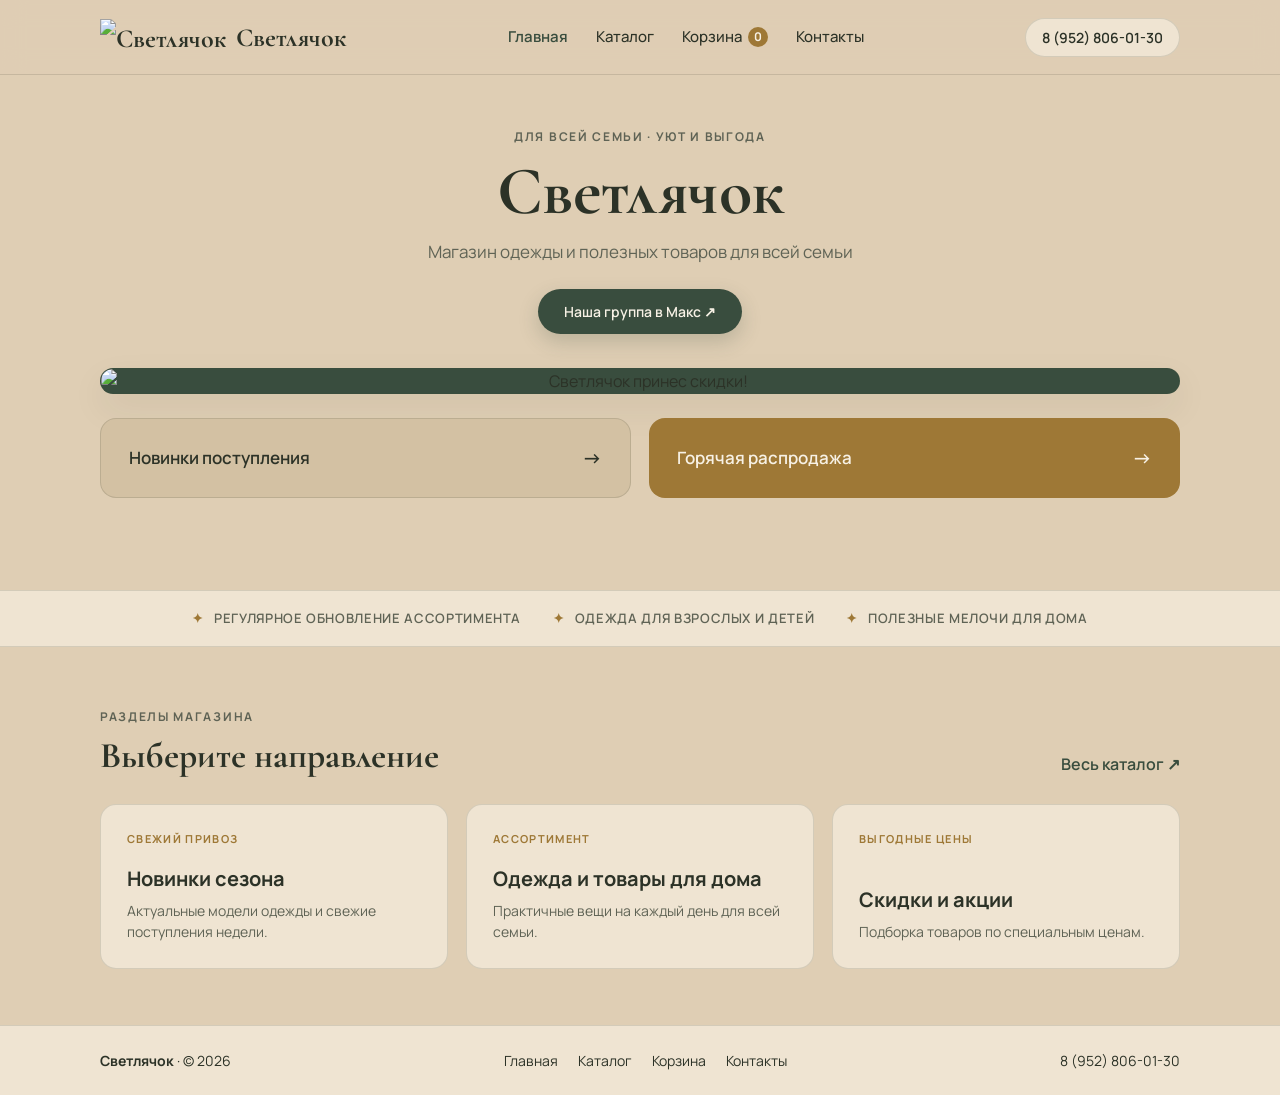
==== index.html @ 7f4f0e26 "Add files via upload" ====
<!DOCTYPE html>
<html lang="ru">
<head>
  <meta charset="UTF-8" />
  <meta name="viewport" content="width=device-width, initial-scale=1.0" />
  <title>Светлячок — магазин одежды и полезных товаров для всей семьи</title>
  <link rel="stylesheet" href="style.css" />
</head>
<body>

  <header class="site-header">
    <div class="container header-inner">
      <a href="index.html" class="brand-logo">
        <img src="images/logo.webp" alt="Светлячок" />
        <span>Светлячок</span>
      </a>

      <nav class="main-nav">
        <a href="index.html" class="active">Главная</a>
        <a href="catalog.html">Каталог</a>
        <a href="cart.html">Корзина <span class="cart-badge" id="cart-count">0</span></a>
        <a href="contacts.html">Контакты</a>
      </nav>

      <a href="tel:+79528060130" class="header-phone">8 (952) 806-01-30</a>
    </div>
  </header>

  <main>
    <section class="hero">
      <div class="container">
        <span class="eyebrow">Для всей семьи · Уют и выгода</span>
        <h1 class="hero-title">Светлячок</h1>
        <p class="hero-subtitle">Магазин одежды и полезных товаров для всей семьи</p>

        <a href="https://max.ru/join/hbU644XuPRjI790T-eX1KNmPfKuoRqVbMJqG8pOZTXk" target="_blank" rel="noopener" class="btn-pill-forest">
          Наша группа в Макс ↗
        </a>

        <div class="promo-banner-wrap">
          <a href="catalog.html?type=распродажа&title=Распродажа">
            <img src="images/uploads/sale-banner.png" alt="Светлячок принес скидки!" />
          </a>
        </div>

        <div class="quick-links-grid">
          <a href="catalog.html?type=новинки&title=Новинки" class="quick-card quick-card--new">
            <span>Новинки поступления</span>
            <span class="arrow">→</span>
          </a>
          <a href="catalog.html?type=распродажа&title=Распродажа" class="quick-card quick-card--sale">
            <span>Горячая распродажа</span>
            <span class="arrow">→</span>
          </a>
        </div>
      </div>
    </section>

    <div class="editorial-strip">
      <span>Регулярное обновление ассортимента</span>
      <span>Одежда для взрослых и детей</span>
      <span>Полезные мелочи для дома</span>
    </div>

    <section class="section-block">
      <div class="container">
        <div class="section-head">
          <div>
            <span class="eyebrow">Разделы магазина</span>
            <h2>Выберите направление</h2>
          </div>
          <a href="catalog.html" style="font-weight: 600; color: var(--accent-forest);">Весь каталог ↗</a>
        </div>

        <div class="categories-grid">
          <a href="catalog.html?type=новинки&title=Новинки" class="cat-card">
            <small>Свежий привоз</small>
            <div>
              <h3>Новинки сезона</h3>
              <p>Актуальные модели одежды и свежие поступления недели.</p>
            </div>
          </a>

          <a href="catalog.html" class="cat-card">
            <small>Ассортимент</small>
            <div>
              <h3>Одежда и товары для дома</h3>
              <p>Практичные вещи на каждый день для всей семьи.</p>
            </div>
          </a>

          <a href="catalog.html?type=распродажа&title=Распродажа" class="cat-card">
            <small>Выгодные цены</small>
            <div>
              <h3>Скидки и акции</h3>
              <p>Подборка товаров по специальным ценам.</p>
            </div>
          </a>
        </div>
      </div>
    </section>
  </main>

  <footer class="site-footer">
    <div class="container footer-inner">
      <div>
        <strong>Светлячок</strong> · © 2026
      </div>
      <div class="footer-links">
        <a href="index.html">Главная</a>
        <a href="catalog.html">Каталог</a>
        <a href="cart.html">Корзина</a>
        <a href="contacts.html">Контакты</a>
      </div>
      <div>
        <a href="tel:+79528060130">8 (952) 806-01-30</a>
      </div>
    </div>
  </footer>
<nav class="mobile-bottom-nav">
    <a href="index.html" class="active"><span>Главная</span></a>
    <a href="catalog.html"><span>Каталог</span></a>
    <a href="cart.html"><span>Корзина (<b id="mob-cart-count">0</b>)</span></a>
    <a href="contacts.html"><span>Контакты</span></a>
  </nav>

  <script>
    const cart = JSON.parse(localStorage.getItem("svetlyachok_cart") || "[]");
    const total = cart.reduce((sum, item) => sum + item.qty, 0);
    document.getElementById("cart-count").textContent = total;
    document.getElementById("mob-cart-count").textContent = total;
  </script>
</body>
</body>
</html>
---- style.css ----
@import url('https://fonts.googleapis.com/css2?family=Cormorant+Garamond:ital,wght@0,600;0,700;1,600&family=Manrope:wght@400;500;600;700&display=swap');

:root {
  --bg-main: #DFCEB4;
  --bg-surface: #EFE4D2;
  --bg-card-soft: #D3C1A3;

  --accent-forest: #394D3E;
  --accent-forest-dark: #2B3B2F;
  --accent-ochre: #9E7836;
  --accent-ochre-hover: #856329;

  --text-primary: #2C3227;
  --text-muted: #5F6355;
  --text-on-dark: #F7F1E5;

  --border-subtle: rgba(44, 50, 39, 0.14);
  --shadow-soft: 0 14px 34px rgba(44, 50, 39, 0.08);
  --radius-lg: 24px;
  --radius-md: 16px;
  --radius-pill: 999px;
}

*,
*::before,
*::after {
  box-sizing: border-box;
  margin: 0;
  padding: 0;
}

html {
  scroll-behavior: smooth;
}

body {
  font-family: 'Manrope', sans-serif;
  background-color: var(--bg-main);
  color: var(--text-primary);
  line-height: 1.5;
  min-height: 100vh;
  display: flex;
  flex-direction: column;
  -webkit-font-smoothing: antialiased;
}

a {
  color: inherit;
  text-decoration: none;
  transition: color 0.25s ease, background-color 0.25s ease, border-color 0.25s ease, transform 0.25s ease, box-shadow 0.25s ease;
}

img {
  max-width: 100%;
  display: block;
}

button,
input,
select,
textarea {
  font-family: inherit;
}

.container {
  width: 100%;
  max-width: 1120px;
  margin: 0 auto;
  padding: 0 20px;
}

/* --- ШАПКА --- */
.site-header {
  position: sticky;
  top: 0;
  z-index: 50;
  background: rgba(223, 206, 180, 0.9);
  backdrop-filter: blur(12px);
  border-bottom: 1px solid var(--border-subtle);
}

.header-inner {
  display: flex;
  align-items: center;
  justify-content: space-between;
  height: 74px;
  gap: 16px;
}

.brand-logo {
  display: flex;
  align-items: center;
  gap: 10px;
  font-family: 'Cormorant Garamond', serif;
  font-size: 26px;
  font-weight: 700;
  color: var(--text-primary);
  white-space: nowrap;
}

.brand-logo img {
  height: 36px;
  width: auto;
}

.main-nav {
  display: flex;
  align-items: center;
  gap: 28px;
  font-size: 15px;
  font-weight: 500;
}

.main-nav a {
  position: relative;
  padding: 4px 0;
  display: inline-flex;
  align-items: center;
}

.main-nav a:hover,
.main-nav a.active {
  color: var(--accent-forest);
  font-weight: 600;
}

.cart-badge {
  display: inline-flex;
  align-items: center;
  justify-content: center;
  background: var(--accent-ochre);
  color: var(--text-on-dark);
  font-size: 12px;
  font-weight: 700;
  min-width: 20px;
  height: 20px;
  padding: 0 6px;
  border-radius: var(--radius-pill);
  margin-left: 6px;
}

.header-phone {
  font-size: 14px;
  font-weight: 600;
  padding: 8px 16px;
  border-radius: var(--radius-pill);
  border: 1px solid var(--border-subtle);
  background: var(--bg-surface);
  white-space: nowrap;
}

.header-phone:hover {
  background: var(--accent-forest);
  color: var(--text-on-dark);
  border-color: var(--accent-forest);
}

/* --- ГЛАВНЫЙ ЭКРАН --- */
.hero {
  padding: 48px 0 36px;
  text-align: center;
}

.eyebrow {
  display: inline-block;
  font-size: 12px;
  font-weight: 700;
  letter-spacing: 0.14em;
  text-transform: uppercase;
  color: var(--text-muted);
  margin-bottom: 10px;
}

.hero-title {
  font-family: 'Cormorant Garamond', serif;
  font-size: clamp(44px, 6vw, 68px);
  font-weight: 700;
  line-height: 1.05;
  color: var(--text-primary);
  margin-bottom: 12px;
}

.hero-subtitle {
  font-size: 17px;
  color: var(--text-muted);
  max-width: 520px;
  margin: 0 auto 24px;
}

.btn-pill-forest {
  display: inline-flex;
  align-items: center;
  gap: 8px;
  background: var(--accent-forest);
  color: var(--text-on-dark);
  font-size: 14px;
  font-weight: 600;
  padding: 12px 26px;
  border-radius: var(--radius-pill);
  box-shadow: 0 8px 20px rgba(57, 77, 62, 0.22);
  border: none;
  cursor: pointer;
}

.btn-pill-forest:hover {
  background: var(--accent-forest-dark);
  transform: translateY(-2px);
}

/* Главный баннер */
.promo-banner-wrap {
  margin: 34px auto 24px;
  border-radius: var(--radius-lg);
  overflow: hidden;
  background: var(--accent-forest);
  box-shadow: var(--shadow-soft);
  border: 1px solid rgba(57, 77, 62, 0.3);
}

.promo-banner-wrap img {
  width: 100%;
  height: auto;
  object-fit: cover;
}

/* Две быстрые карточки под баннером */
.quick-links-grid {
  display: grid;
  grid-template-columns: repeat(2, 1fr);
  gap: 18px;
  margin-bottom: 56px;
}

.quick-card {
  display: flex;
  align-items: center;
  justify-content: space-between;
  padding: 24px 28px;
  border-radius: var(--radius-md);
  font-size: 17px;
  font-weight: 600;
}

.quick-card:hover {
  transform: translateY(-3px);
  box-shadow: var(--shadow-soft);
}

.quick-card--new {
  background: var(--bg-card-soft);
  color: var(--text-primary);
  border: 1px solid var(--border-subtle);
}

.quick-card--sale {
  background: var(--accent-ochre);
  color: var(--text-on-dark);
}

.quick-card--sale:hover {
  background: var(--accent-ochre-hover);
}

.quick-card .arrow {
  font-size: 20px;
  transition: transform 0.25s ease;
}

.quick-card:hover .arrow {
  transform: translateX(5px);
}

/* Редакционная полоса преимуществ */
.editorial-strip {
  display: flex;
  flex-wrap: wrap;
  justify-content: center;
  gap: 14px 32px;
  padding: 18px 24px;
  background: var(--bg-surface);
  border-top: 1px solid var(--border-subtle);
  border-bottom: 1px solid var(--border-subtle);
  font-size: 13px;
  font-weight: 600;
  letter-spacing: 0.05em;
  text-transform: uppercase;
  color: var(--text-muted);
}

.editorial-strip span::before {
  content: "✦";
  color: var(--accent-ochre);
  margin-right: 10px;
}

/* Секция направлений / категорий */
.section-block {
  padding: 56px 0;
}

.section-head {
  display: flex;
  align-items: flex-end;
  justify-content: space-between;
  margin-bottom: 28px;
  gap: 16px;
}

.section-head h2 {
  font-family: 'Cormorant Garamond', serif;
  font-size: 36px;
  font-weight: 700;
  line-height: 1.1;
}

.categories-grid {
  display: grid;
  grid-template-columns: repeat(3, 1fr);
  gap: 18px;
}

.cat-card {
  background: var(--bg-surface);
  border: 1px solid var(--border-subtle);
  border-radius: var(--radius-md);
  padding: 26px;
  display: flex;
  flex-direction: column;
  justify-content: space-between;
  min-height: 165px;
}

.cat-card:hover {
  border-color: var(--accent-forest);
  transform: translateY(-3px);
  box-shadow: var(--shadow-soft);
}

.cat-card small {
  font-size: 11px;
  font-weight: 700;
  letter-spacing: 0.12em;
  text-transform: uppercase;
  color: var(--accent-ochre);
}

.cat-card h3 {
  font-size: 20px;
  margin: 8px 0 6px;
}

.cat-card p {
  font-size: 14px;
  color: var(--text-muted);
}

/* --- КАТАЛОГ И ФИЛЬТРЫ --- */
.catalog-header {
  padding: 40px 0 24px;
}

.catalog-title-row {
  display: flex;
  align-items: baseline;
  justify-content: space-between;
  flex-wrap: wrap;
  gap: 12px;
}

.catalog-title-row h1 {
  font-family: 'Cormorant Garamond', serif;
  font-size: clamp(34px, 5vw, 48px);
  font-weight: 700;
  line-height: 1.1;
}

.catalog-count {
  font-size: 14px;
  color: var(--text-muted);
  font-weight: 500;
}

.catalog-toolbar {
  display: flex;
  align-items: center;
  justify-content: space-between;
  flex-wrap: wrap;
  gap: 16px;
  margin-bottom: 32px;
}

.filter-pills {
  display: flex;
  flex-wrap: wrap;
  gap: 8px;
}

.filter-btn {
  padding: 9px 18px;
  border-radius: var(--radius-pill);
  border: 1px solid var(--border-subtle);
  background: var(--bg-surface);
  color: var(--text-primary);
  font-size: 14px;
  font-weight: 600;
  cursor: pointer;
  transition: all 0.2s ease;
}

.filter-btn:hover {
  border-color: var(--accent-forest);
}

.filter-btn.active {
  background: var(--accent-forest);
  color: var(--text-on-dark);
  border-color: var(--accent-forest);
}

.filter-btn--sale.active {
  background: var(--accent-ochre);
  border-color: var(--accent-ochre);
}

.search-box {
  flex: 1 1 260px;
  max-width: 340px;
}

.search-box input {
  width: 100%;
  padding: 10px 18px;
  border-radius: var(--radius-pill);
  border: 1px solid var(--border-subtle);
  background: var(--bg-surface);
  color: var(--text-primary);
  font-size: 14px;
  outline: none;
  transition: border-color 0.2s ease;
}

.search-box input:focus {
  border-color: var(--accent-forest);
}

/* --- СЕТКА ТОВАРОВ --- */
.products-grid {
  display: grid;
  grid-template-columns: repeat(auto-fill, minmax(250px, 1fr));
  gap: 22px;
  margin-bottom: 64px;
}

.product-card {
  background: var(--bg-surface);
  border: 1px solid var(--border-subtle);
  border-radius: var(--radius-md);
  overflow: hidden;
  display: flex;
  flex-direction: column;
  transition: transform 0.25s ease, box-shadow 0.25s ease;
}

.product-card:hover {
  transform: translateY(-4px);
  box-shadow: var(--shadow-soft);
}

.product-media {
  position: relative;
  aspect-ratio: 4 / 5;
  background: var(--bg-card-soft);
  overflow: hidden;
}

.product-media img {
  width: 100%;
  height: 100%;
  object-fit: cover;
}

.product-badges {
  position: absolute;
  top: 12px;
  left: 12px;
  display: flex;
  gap: 6px;
  z-index: 2;
}

.badge {
  font-size: 11px;
  font-weight: 700;
  text-transform: uppercase;
  letter-spacing: 0.06em;
  padding: 4px 10px;
  border-radius: var(--radius-pill);
}

.badge--new {
  background: var(--accent-forest);
  color: var(--text-on-dark);
}

.badge--sale {
  background: var(--accent-ochre);
  color: var(--text-on-dark);
}

.product-body {
  padding: 18px;
  display: flex;
  flex-direction: column;
  flex: 1;
}

.product-cat {
  font-size: 11px;
  font-weight: 700;
  text-transform: uppercase;
  letter-spacing: 0.1em;
  color: var(--text-muted);
}

.product-title {
  font-size: 17px;
  font-weight: 700;
  margin: 4px 0 6px;
  line-height: 1.3;
}

.product-meta {
  font-size: 13px;
  color: var(--text-muted);
  margin-bottom: 16px;
}

.product-bottom {
  margin-top: auto;
  display: flex;
  align-items: center;
  justify-content: space-between;
  gap: 10px;
  padding-top: 12px;
  border-top: 1px solid var(--border-subtle);
}

.price-wrap {
  display: flex;
  flex-direction: column;
}

.price-old {
  font-size: 12px;
  color: var(--text-muted);
  text-decoration: line-through;
}

.price-current {
  font-size: 18px;
  font-weight: 700;
  color: var(--text-primary);
}

.btn-add-cart {
  padding: 9px 16px;
  border-radius: var(--radius-pill);
  border: none;
  background: var(--accent-forest);
  color: var(--text-on-dark);
  font-size: 13px;
  font-weight: 600;
  cursor: pointer;
  transition: background-color 0.2s ease, transform 0.15s ease;
}

.btn-add-cart:hover {
  background: var(--accent-forest-dark);
}

.btn-add-cart.added {
  background: var(--accent-ochre);
}

.empty-state {
  text-align: center;
  padding: 60px 20px;
  background: var(--bg-surface);
  border-radius: var(--radius-lg);
  border: 1px solid var(--border-subtle);
  margin-bottom: 64px;
}

/* --- КОРЗИНА --- */
.cart-layout {
  display: grid;
  grid-template-columns: 1.6fr 1fr;
  gap: 28px;
  align-items: start;
  margin-bottom: 64px;
}

.cart-items-list {
  display: flex;
  flex-direction: column;
  gap: 14px;
}

.cart-item {
  display: flex;
  align-items: center;
  gap: 16px;
  background: var(--bg-surface);
  border: 1px solid var(--border-subtle);
  border-radius: var(--radius-md);
  padding: 14px;
}

.cart-item img {
  width: 76px;
  height: 90px;
  object-fit: cover;
  border-radius: 10px;
  background: var(--bg-card-soft);
  flex-shrink: 0;
}

.cart-item-info {
  flex: 1;
}

.cart-item-title {
  font-weight: 700;
  font-size: 16px;
  margin-bottom: 4px;
}

.cart-item-meta {
  font-size: 13px;
  color: var(--text-muted);
  margin-bottom: 8px;
}

.qty-controls {
  display: inline-flex;
  align-items: center;
  gap: 10px;
  background: var(--bg-main);
  border-radius: var(--radius-pill);
  padding: 4px 10px;
}

.qty-btn {
  border: none;
  background: none;
  font-size: 16px;
  font-weight: 700;
  cursor: pointer;
  color: var(--text-primary);
  padding: 0 4px;
}

.cart-item-right {
  text-align: right;
  display: flex;
  flex-direction: column;
  justify-content: space-between;
  align-items: flex-end;
  gap: 12px;
}

.btn-remove {
  background: none;
  border: none;
  font-size: 12px;
  color: var(--text-muted);
  cursor: pointer;
  text-decoration: underline;
}

.btn-remove:hover {
  color: #9b2c2c;
}

.summary-card {
  background: var(--bg-surface);
  border: 1px solid var(--border-subtle);
  border-radius: var(--radius-lg);
  padding: 26px;
}

.summary-card h2 {
  font-family: 'Cormorant Garamond', serif;
  font-size: 28px;
  margin-bottom: 16px;
}

.summary-row {
  display: flex;
  justify-content: space-between;
  margin-bottom: 12px;
  font-size: 15px;
}

.summary-total {
  border-top: 1px solid var(--border-subtle);
  padding-top: 14px;
  margin-top: 14px;
  font-size: 20px;
  font-weight: 700;
}

.form-group {
  margin-top: 14px;
}

.form-group label {
  display: block;
  font-size: 13px;
  font-weight: 600;
  margin-bottom: 6px;
}

.form-group input,
.form-group textarea {
  width: 100%;
  padding: 11px 14px;
  border-radius: 12px;
  border: 1px solid var(--border-subtle);
  background: var(--bg-main);
  color: var(--text-primary);
  font-size: 14px;
  outline: none;
}

.form-group input:focus,
.form-group textarea:focus {
  border-color: var(--accent-forest);
}

/* --- КОНТАКТЫ --- */
.contacts-grid {
  display: grid;
  grid-template-columns: repeat(2, 1fr);
  gap: 24px;
  margin-bottom: 64px;
}

.contact-card {
  background: var(--bg-surface);
  border: 1px solid var(--border-subtle);
  border-radius: var(--radius-lg);
  padding: 28px;
}

.contact-card h2 {
  font-family: 'Cormorant Garamond', serif;
  font-size: 30px;
  margin-bottom: 16px;
}

.contact-list {
  list-style: none;
  display: flex;
  flex-direction: column;
  gap: 16px;
}

.contact-list li strong {
  display: block;
  font-size: 12px;
  text-transform: uppercase;
  letter-spacing: 0.08em;
  color: var(--text-muted);
  margin-bottom: 2px;
}

.contact-list li span,
.contact-list li a {
  font-size: 16px;
  font-weight: 600;
}

/* --- ПОДВАЛ И МОБИЛЬНОЕ МЕНЮ --- */
.site-footer {
  margin-top: auto;
  background: var(--bg-surface);
  border-top: 1px solid var(--border-subtle);
  padding: 24px 0;
  font-size: 14px;
}

.footer-inner {
  display: flex;
  align-items: center;
  justify-content: space-between;
  flex-wrap: wrap;
  gap: 16px;
}

.footer-links {
  display: flex;
  gap: 20px;
}

.footer-links a:hover {
  color: var(--accent-forest);
}

.mobile-bottom-nav {
  display: none;
}

@media (max-width: 820px) {
  .cart-layout,
  .contacts-grid {
    grid-template-columns: 1fr;
  }

  .categories-grid {
    grid-template-columns: 1fr;
  }
}

@media (max-width: 680px) {
  .main-nav {
    display: none;
  }

  .quick-links-grid {
    grid-template-columns: 1fr;
  }

  .site-footer {
    padding-bottom: 84px;
  }

  .mobile-bottom-nav {
    position: fixed;
    bottom: 0;
    left: 0;
    right: 0;
    z-index: 60;
    display: grid;
    grid-template-columns: repeat(4, 1fr);
    background: rgba(239, 228, 210, 0.96);
    backdrop-filter: blur(10px);
    border-top: 1px solid var(--border-subtle);
    padding: 10px 4px;
    text-align: center;
    font-size: 12px;
    font-weight: 600;
  }

  .mobile-bottom-nav a.active {
    color: var(--accent-forest);
    font-weight: 700;
  }
}
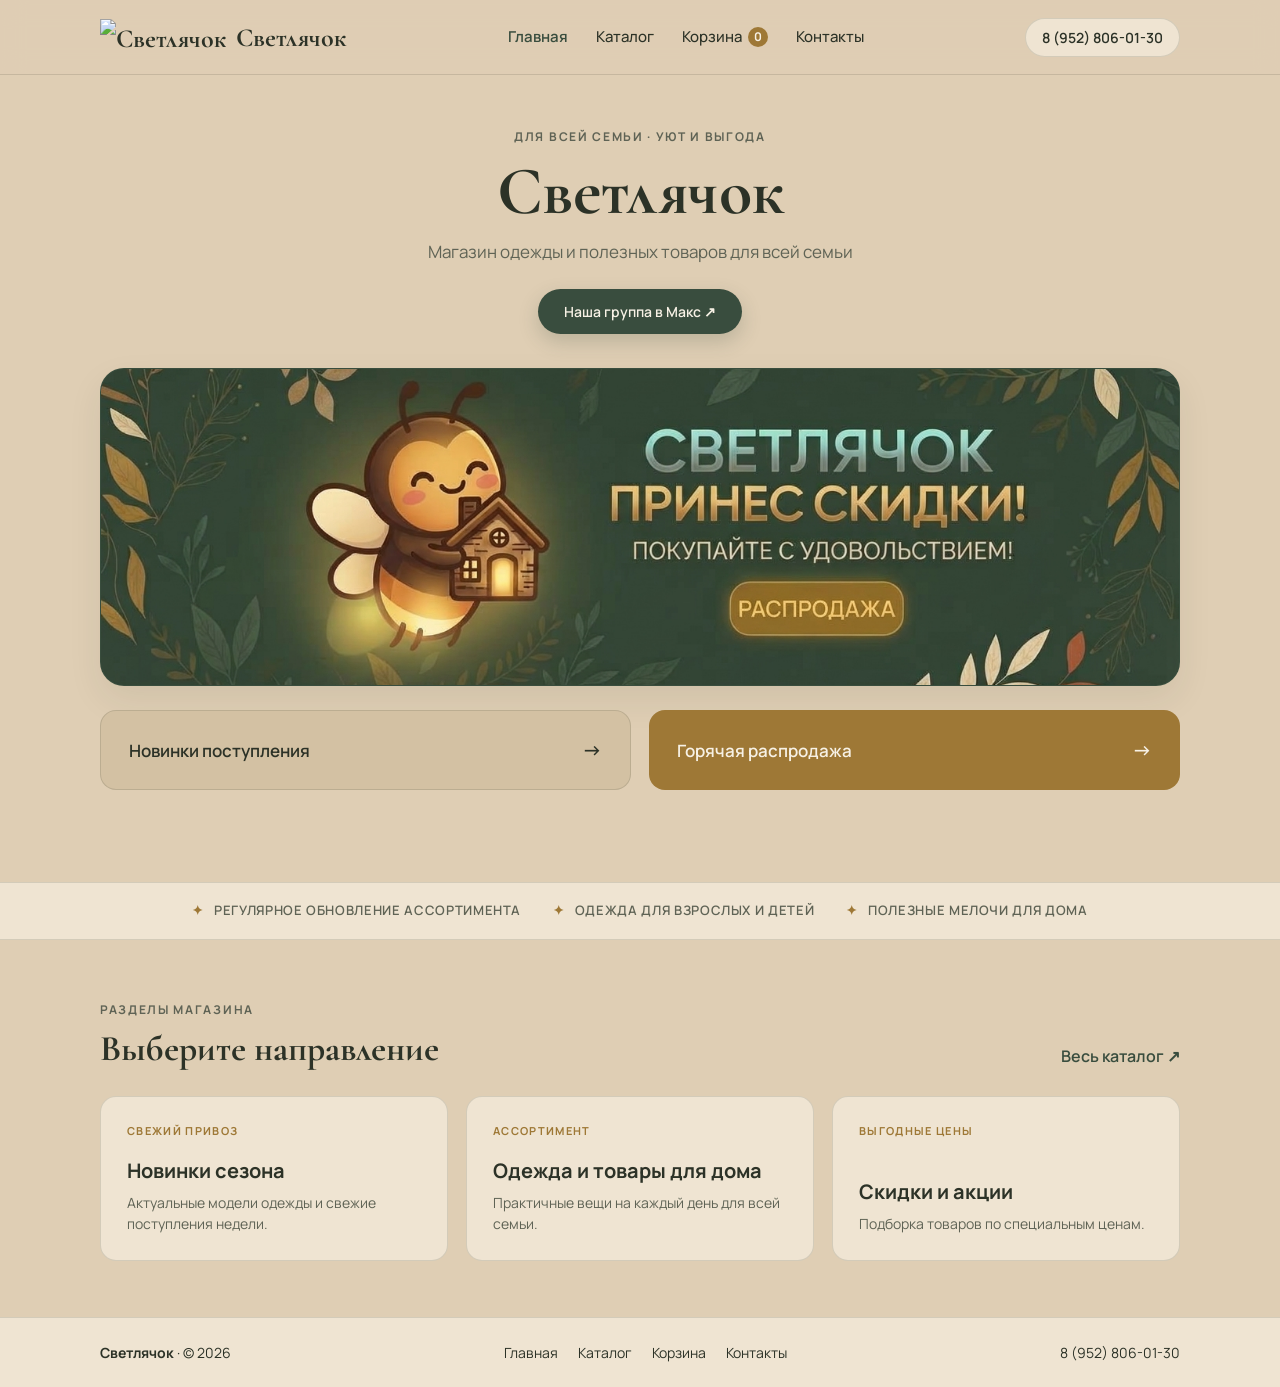
==== commit f45a00a3: "Fix images: banner path, logo refs, remove dup body tag" ====
--- a/index.html
+++ b/index.html
@@ -11,7 +11,7 @@
   <header class="site-header">
     <div class="container header-inner">
       <a href="index.html" class="brand-logo">
-        <img src="images/logo.webp" alt="Светлячок" />
+        <img src="images/logo.svg" alt="Светлячок" />
         <span>Светлячок</span>
       </a>
 
@@ -39,7 +39,7 @@
 
         <div class="promo-banner-wrap">
           <a href="catalog.html?type=распродажа&title=Распродажа">
-            <img src="images/uploads/sale-banner.png" alt="Светлячок принес скидки!" />
+            <img src="sale-banner.png" alt="Светлячок принес скидки!" />
           </a>
         </div>
 
@@ -131,5 +131,4 @@
     document.getElementById("mob-cart-count").textContent = total;
   </script>
 </body>
-</body>
 </html>
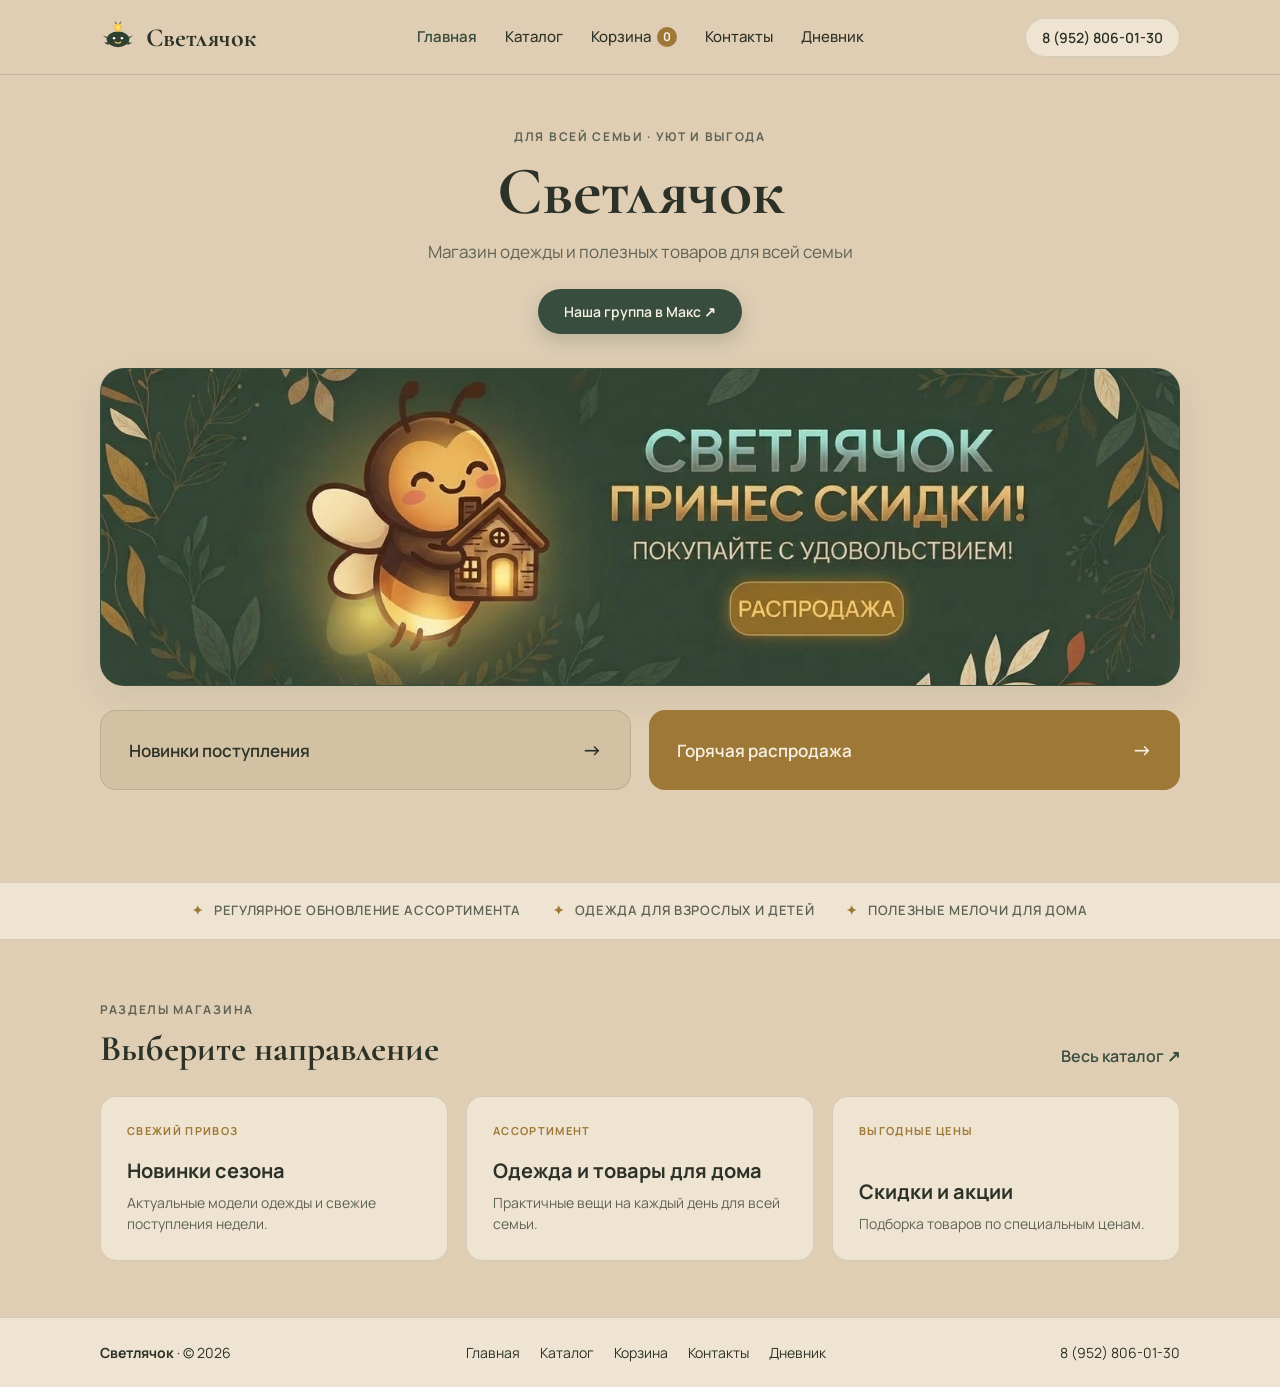
==== commit 8ad1538f: "Добавить кнопку Дневник (diary.html) в меню, мобильную навигацию и подвал" ====
--- a/index.html
+++ b/index.html
@@ -20,6 +20,7 @@
         <a href="catalog.html">Каталог</a>
         <a href="cart.html">Корзина <span class="cart-badge" id="cart-count">0</span></a>
         <a href="contacts.html">Контакты</a>
+        <a href="diary.html">Дневник</a>
       </nav>
 
       <a href="tel:+79528060130" class="header-phone">8 (952) 806-01-30</a>
@@ -111,6 +112,7 @@
         <a href="catalog.html">Каталог</a>
         <a href="cart.html">Корзина</a>
         <a href="contacts.html">Контакты</a>
+        <a href="diary.html">Дневник</a>
       </div>
       <div>
         <a href="tel:+79528060130">8 (952) 806-01-30</a>
@@ -122,6 +124,7 @@
     <a href="catalog.html"><span>Каталог</span></a>
     <a href="cart.html"><span>Корзина (<b id="mob-cart-count">0</b>)</span></a>
     <a href="contacts.html"><span>Контакты</span></a>
+    <a href="diary.html"><span>Дневник</span></a>
   </nav>
 
   <script>
